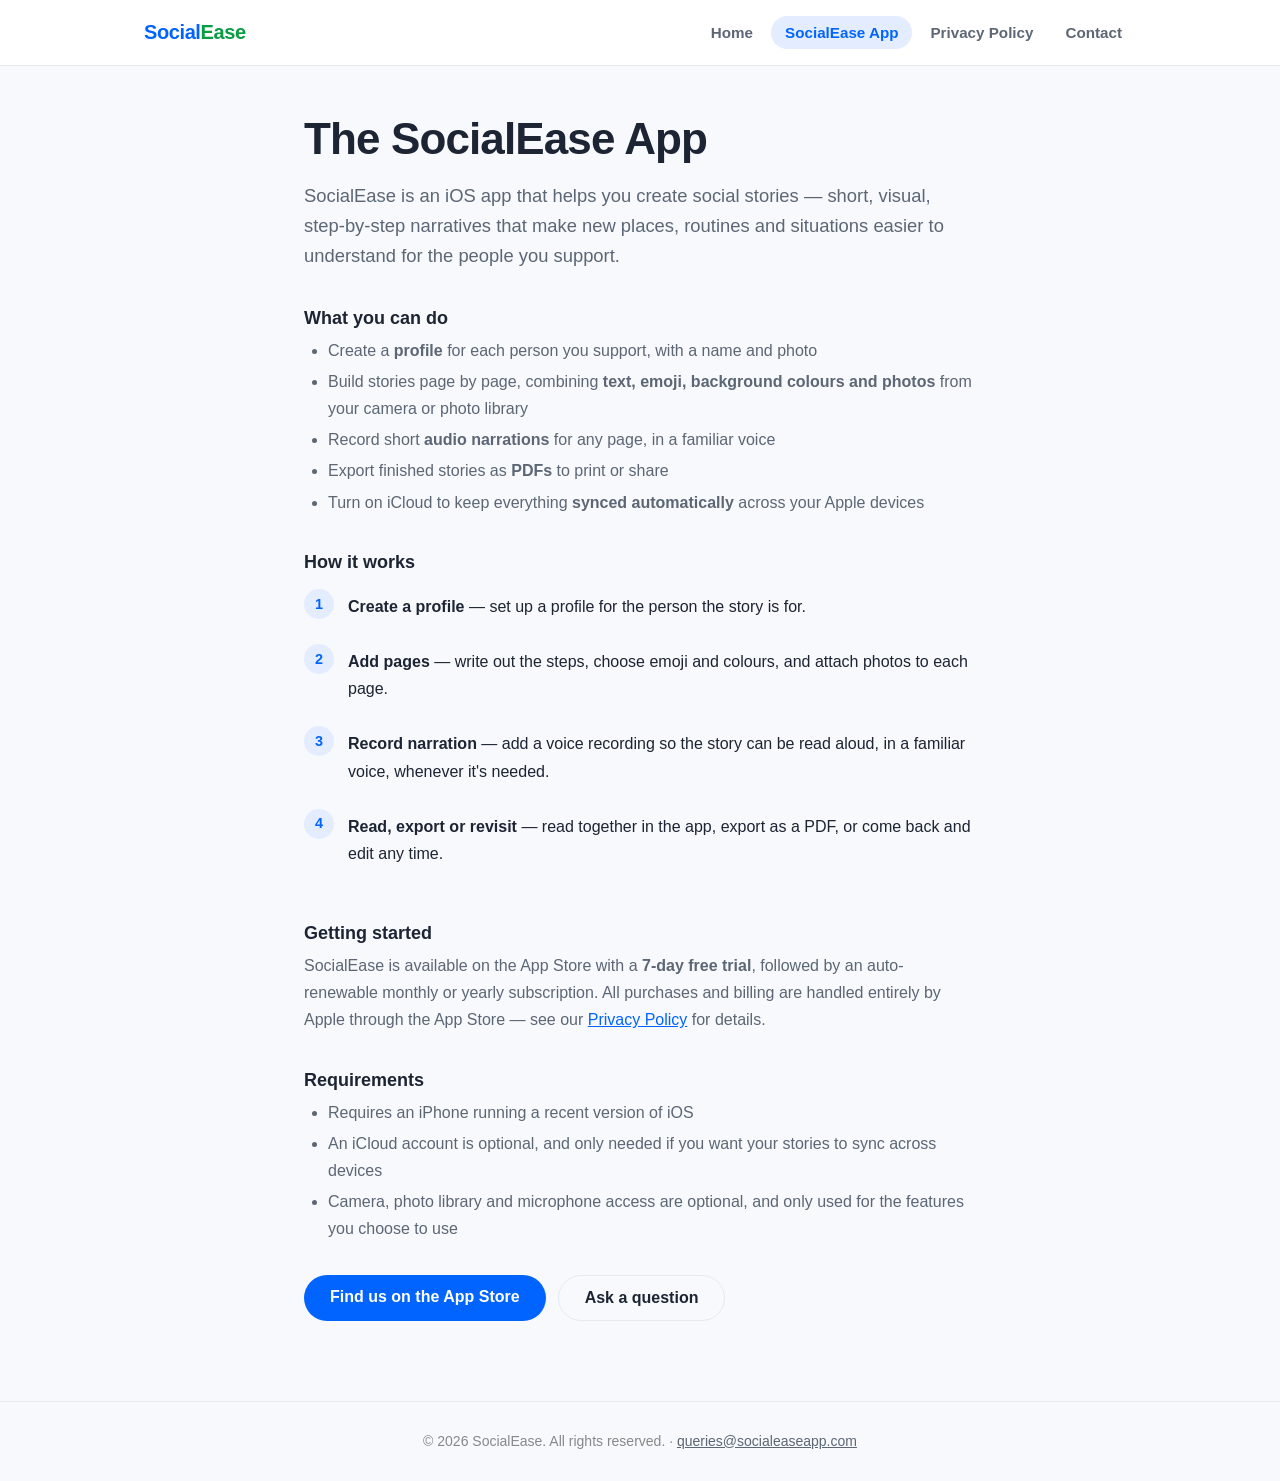
==== app.html @ 213ea488 "Build out full SocialEase site with Home, App, Privacy Policy, Contact pages Replaces the "coming so" ====
<!DOCTYPE html>
<html lang="en">
<head>
<meta charset="UTF-8">
<meta name="viewport" content="width=device-width, initial-scale=1.0">
<title>The SocialEase App</title>
<meta name="description" content="SocialEase is an iOS app for building personalised social stories — with photos, emoji, audio narration and iCloud sync. Free 7-day trial.">
<link rel="stylesheet" href="assets/style.css">
</head>
<body>

<header class="site-header">
  <div class="nav-wrap">
    <a href="index.html" class="logo"><span class="brand-blue">Social</span><span class="brand-green">Ease</span></a>
    <nav class="site-nav" aria-label="Primary">
      <a href="index.html">Home</a>
      <a href="app.html" aria-current="page">SocialEase App</a>
      <a href="privacy-policy.html">Privacy Policy</a>
      <a href="contact.html">Contact</a>
    </nav>
  </div>
</header>

<main>
  <div class="container">

    <h1>The SocialEase App</h1>
    <p class="lede">
      SocialEase is an iOS app that helps you create social stories — short, visual,
      step-by-step narratives that make new places, routines and situations easier to
      understand for the people you support.
    </p>

    <h2>What you can do</h2>
    <ul>
      <li>Create a <strong>profile</strong> for each person you support, with a name and photo</li>
      <li>Build stories page by page, combining <strong>text, emoji, background colours and
        photos</strong> from your camera or photo library</li>
      <li>Record short <strong>audio narrations</strong> for any page, in a familiar voice</li>
      <li>Export finished stories as <strong>PDFs</strong> to print or share</li>
      <li>Turn on iCloud to keep everything <strong>synced automatically</strong> across your
        Apple devices</li>
    </ul>

    <h2>How it works</h2>
    <ol class="steps">
      <li><strong>Create a profile</strong> — set up a profile for the person the story is for.</li>
      <li><strong>Add pages</strong> — write out the steps, choose emoji and colours, and attach
        photos to each page.</li>
      <li><strong>Record narration</strong> — add a voice recording so the story can be read
        aloud, in a familiar voice, whenever it's needed.</li>
      <li><strong>Read, export or revisit</strong> — read together in the app, export as a
        PDF, or come back and edit any time.</li>
    </ol>

    <h2>Getting started</h2>
    <p>
      SocialEase is available on the App Store with a <strong>7-day free trial</strong>,
      followed by an auto-renewable monthly or yearly subscription. All purchases and billing
      are handled entirely by Apple through the App Store — see our
      <a href="privacy-policy.html">Privacy Policy</a> for details.
    </p>

    <h2>Requirements</h2>
    <ul>
      <li>Requires an iPhone running a recent version of iOS</li>
      <li>An iCloud account is optional, and only needed if you want your stories to sync
        across devices</li>
      <li>Camera, photo library and microphone access are optional, and only used for the
        features you choose to use</li>
    </ul>

    <div class="btn-row" style="margin-top: 32px;">
      <a class="btn btn-primary" href="https://apps.apple.com/search?term=SocialEase" target="_blank" rel="noopener">Find us on the App Store</a>
      <a class="btn btn-secondary" href="contact.html">Ask a question</a>
    </div>

  </div>
</main>

<footer class="site-footer">
  <p>&copy; 2026 SocialEase. All rights reserved. &middot;
    <a href="mailto:queries@socialeaseapp.com">queries@socialeaseapp.com</a></p>
</footer>

</body>
</html>
---- assets/style.css ----
/* SocialEase site — shared styles */

:root {
  --ink: #1d2433;
  --soft: #5c6675;
  --paper: #f7f9fc;
  --bubble: #ffffff;
  --accentBlue: #0264fe;
  --accentGreen: #099d42;
  --accentBlue-soft: #e3edff;
  --border: #e5e9f0;
}

* { margin: 0; padding: 0; box-sizing: border-box; }

html, body { height: 100%; }

body {
  font-family: -apple-system, BlinkMacSystemFont, "Segoe UI", Roboto, Helvetica, Arial, sans-serif;
  background: var(--paper);
  color: var(--ink);
  display: flex;
  flex-direction: column;
  min-height: 100%;
}

a { color: var(--accentBlue); }

img { max-width: 100%; display: block; }

.brand-blue { color: var(--accentBlue); }
.brand-green { color: var(--accentGreen); }

/* Header / nav */
.site-header {
  background: var(--bubble);
  border-bottom: 1px solid var(--border);
  position: sticky;
  top: 0;
  z-index: 10;
}

.nav-wrap {
  max-width: 1040px;
  margin: 0 auto;
  padding: 16px 24px;
  display: flex;
  align-items: center;
  justify-content: space-between;
  flex-wrap: wrap;
  gap: 12px;
}

.logo {
  font-size: 1.25rem;
  font-weight: 800;
  letter-spacing: -0.02em;
  text-decoration: none;
  color: var(--ink);
}

.site-nav {
  display: flex;
  gap: 4px;
  flex-wrap: wrap;
}

.site-nav a {
  text-decoration: none;
  color: var(--soft);
  font-weight: 600;
  font-size: 0.95rem;
  padding: 8px 14px;
  border-radius: 999px;
  transition: background 0.2s ease, color 0.2s ease;
}

.site-nav a:hover {
  background: var(--accentBlue-soft);
  color: var(--accentBlue);
}

.site-nav a[aria-current="page"] {
  background: var(--accentBlue-soft);
  color: var(--accentBlue);
}

/* Main content */
main { flex: 1; }

.container {
  max-width: 720px;
  margin: 0 auto;
  padding: 48px 24px 80px;
}

.container-wide {
  max-width: 1040px;
  margin: 0 auto;
  padding: 48px 24px 80px;
}

h1 {
  font-size: clamp(2rem, 5vw, 2.75rem);
  font-weight: 800;
  letter-spacing: -0.02em;
  margin-bottom: 16px;
  line-height: 1.15;
}

h2 {
  font-size: 1.125rem;
  font-weight: 700;
  margin: 36px 0 8px;
  color: var(--ink);
}

h3 {
  font-size: 1.05rem;
  font-weight: 700;
  margin-bottom: 6px;
}

p, li {
  font-size: 1rem;
  line-height: 1.7;
  color: var(--soft);
}

.lede {
  font-size: 1.15rem;
  line-height: 1.65;
  color: var(--soft);
  max-width: 640px;
}

ul { padding-left: 1.5rem; margin: 8px 0; }
li { margin-bottom: 4px; }

hr {
  border: none;
  border-top: 1px solid var(--border);
  margin: 48px 0 0;
}

.meta {
  font-size: 0.875rem;
  color: #888;
  margin-bottom: 40px;
}

/* Buttons */
.btn {
  display: inline-block;
  text-decoration: none;
  font-weight: 600;
  padding: 13px 26px;
  border-radius: 999px;
  transition: background 0.2s ease, transform 0.2s ease, border-color 0.2s ease;
}

.btn-primary {
  background: var(--accentBlue);
  color: #fff;
}
.btn-primary:hover { background: #2f63d6; transform: translateY(-1px); }

.btn-secondary {
  background: transparent;
  color: var(--ink);
  border: 1.5px solid var(--border);
}
.btn-secondary:hover { border-color: var(--accentBlue); color: var(--accentBlue); }

.btn:focus-visible {
  outline: 3px solid var(--accentBlue);
  outline-offset: 3px;
}

.btn-row {
  display: flex;
  gap: 12px;
  flex-wrap: wrap;
  margin-top: 12px;
}

/* Hero */
.hero {
  text-align: center;
  padding: 64px 24px 40px;
  background-image:
    radial-gradient(circle at 15% 20%, var(--accentBlue-soft) 0%, transparent 35%),
    radial-gradient(circle at 85% 80%, var(--accentBlue-soft) 0%, transparent 35%);
}

.hero .btn-row { justify-content: center; }

.bubble {
  display: inline-flex;
  align-items: center;
  gap: 8px;
  background: var(--bubble);
  border-radius: 24px;
  padding: 18px 26px;
  box-shadow: 0 6px 24px rgba(29, 36, 51, 0.10);
  position: relative;
  margin-bottom: 32px;
}

.bubble::after {
  content: "";
  position: absolute;
  bottom: -8px;
  left: 28px;
  width: 18px;
  height: 18px;
  background: var(--bubble);
  border-radius: 0 0 4px 0;
  transform: rotate(45deg);
  box-shadow: 6px 6px 12px rgba(29, 36, 51, 0.04);
}

.dot {
  width: 10px;
  height: 10px;
  border-radius: 50%;
  background: var(--accentBlue);
  animation: blink 1.4s infinite both;
}
.dot:nth-child(2) { animation-delay: 0.2s; }
.dot:nth-child(3) { animation-delay: 0.4s; }

@keyframes blink {
  0%, 80%, 100% { opacity: 0.25; transform: translateY(0); }
  40% { opacity: 1; transform: translateY(-3px); }
}

@media (prefers-reduced-motion: reduce) {
  .dot { animation: none; opacity: 1; }
}

/* Cards / grid */
.grid {
  display: grid;
  grid-template-columns: repeat(auto-fit, minmax(220px, 1fr));
  gap: 20px;
  margin-top: 8px;
}

.card {
  background: var(--bubble);
  border: 1px solid var(--border);
  border-radius: 16px;
  padding: 24px;
}

.card .emoji {
  font-size: 1.75rem;
  margin-bottom: 10px;
  display: block;
}

.card p { margin: 0; font-size: 0.95rem; }

/* Steps */
.steps {
  list-style: none;
  padding: 0;
  margin: 16px 0 0;
  counter-reset: step;
}

.steps li {
  counter-increment: step;
  position: relative;
  padding: 4px 0 20px 44px;
  color: var(--ink);
}

.steps li::before {
  content: counter(step);
  position: absolute;
  left: 0;
  top: 0;
  width: 30px;
  height: 30px;
  border-radius: 50%;
  background: var(--accentBlue-soft);
  color: var(--accentBlue);
  font-weight: 700;
  display: flex;
  align-items: center;
  justify-content: center;
  font-size: 0.9rem;
}

.steps strong { color: var(--ink); }

/* Contact */
.contact-card {
  background: var(--bubble);
  border: 1px solid var(--border);
  border-radius: 16px;
  padding: 28px;
  margin-top: 24px;
}

.contact-card h3 { margin-bottom: 8px; }

/* Footer */
.site-footer {
  border-top: 1px solid var(--border);
  padding: 28px 24px;
  text-align: center;
}

.site-footer p {
  font-size: 0.875rem;
  color: #888;
}

.site-footer a { color: var(--soft); }
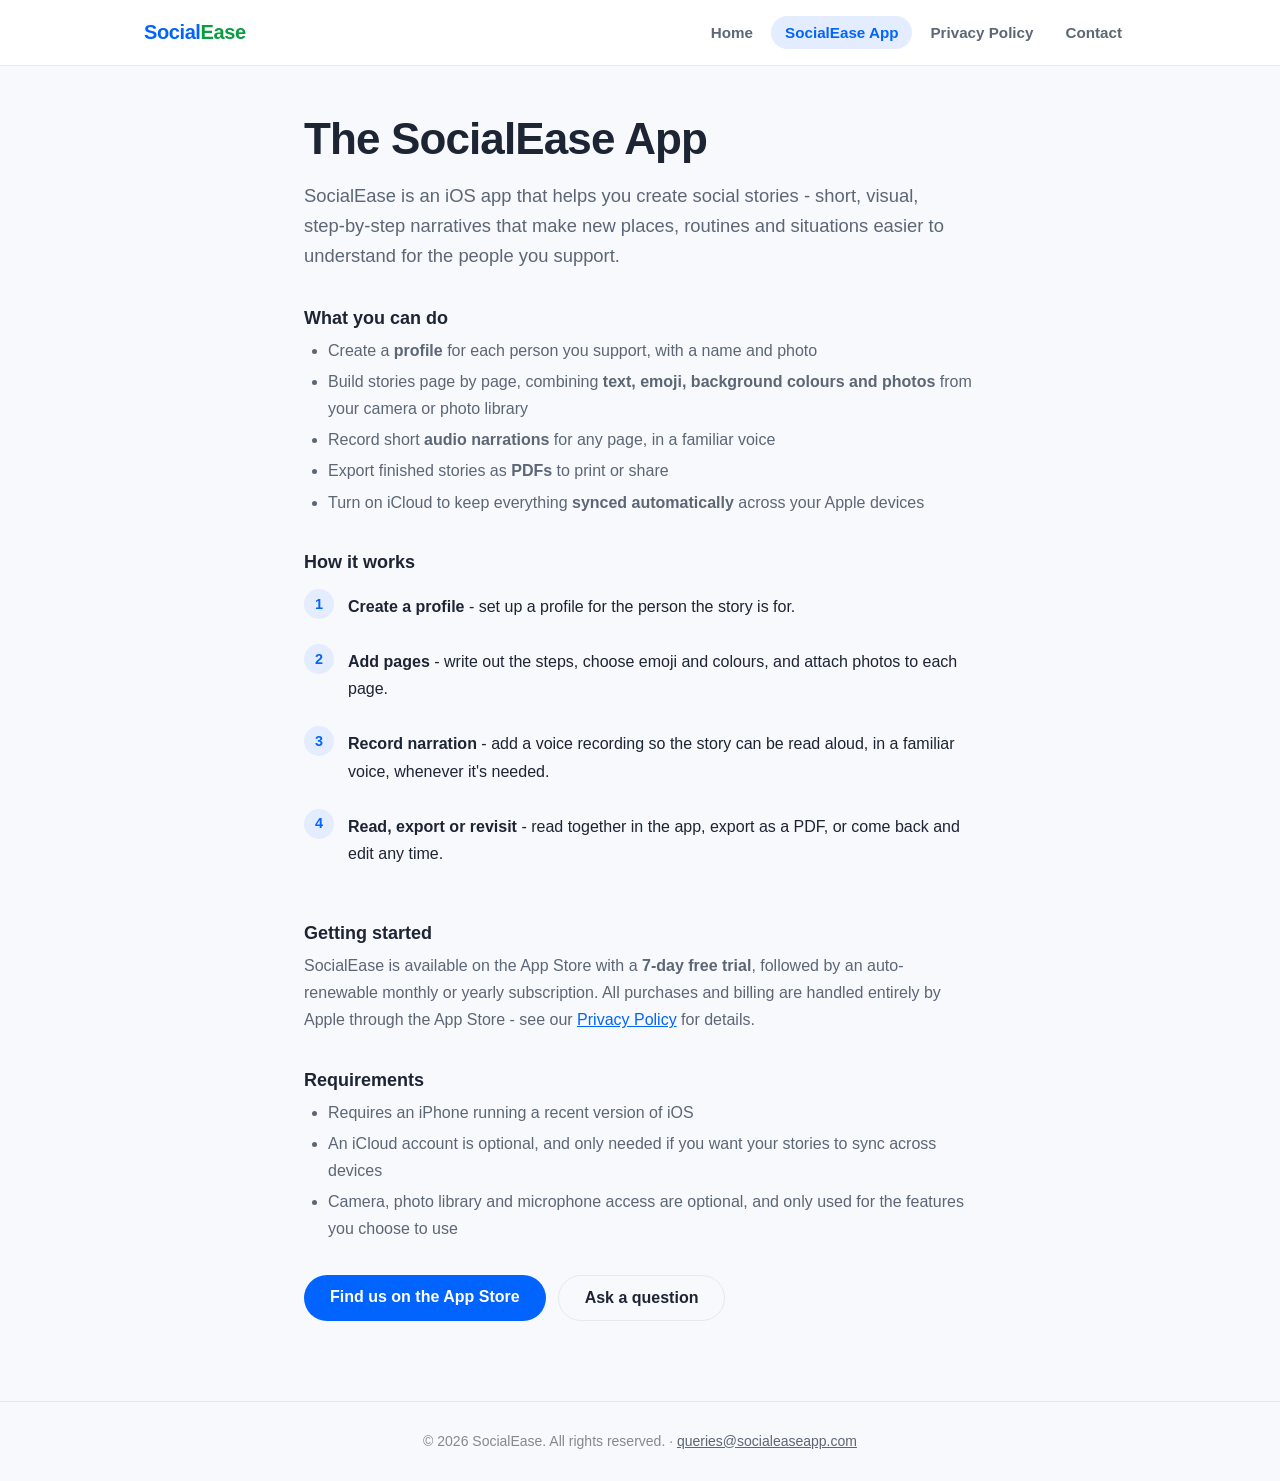
==== commit 5b1ccfb1: "Update app.html" ====
--- a/app.html
+++ b/app.html
@@ -4,7 +4,7 @@
 <meta charset="UTF-8">
 <meta name="viewport" content="width=device-width, initial-scale=1.0">
 <title>The SocialEase App</title>
-<meta name="description" content="SocialEase is an iOS app for building personalised social stories — with photos, emoji, audio narration and iCloud sync. Free 7-day trial.">
+<meta name="description" content="SocialEase is an iOS app for building personalised social stories - with photos, emoji, audio narration and iCloud sync. Free 7-day trial.">
 <link rel="stylesheet" href="assets/style.css">
 </head>
 <body>
@@ -26,7 +26,7 @@
 
     <h1>The SocialEase App</h1>
     <p class="lede">
-      SocialEase is an iOS app that helps you create social stories — short, visual,
+      SocialEase is an iOS app that helps you create social stories - short, visual,
       step-by-step narratives that make new places, routines and situations easier to
       understand for the people you support.
     </p>
@@ -44,12 +44,12 @@
 
     <h2>How it works</h2>
     <ol class="steps">
-      <li><strong>Create a profile</strong> — set up a profile for the person the story is for.</li>
-      <li><strong>Add pages</strong> — write out the steps, choose emoji and colours, and attach
+      <li><strong>Create a profile</strong> - set up a profile for the person the story is for.</li>
+      <li><strong>Add pages</strong> - write out the steps, choose emoji and colours, and attach
         photos to each page.</li>
-      <li><strong>Record narration</strong> — add a voice recording so the story can be read
+      <li><strong>Record narration</strong> - add a voice recording so the story can be read
         aloud, in a familiar voice, whenever it's needed.</li>
-      <li><strong>Read, export or revisit</strong> — read together in the app, export as a
+      <li><strong>Read, export or revisit</strong> - read together in the app, export as a
         PDF, or come back and edit any time.</li>
     </ol>
 
@@ -57,7 +57,7 @@
     <p>
       SocialEase is available on the App Store with a <strong>7-day free trial</strong>,
       followed by an auto-renewable monthly or yearly subscription. All purchases and billing
-      are handled entirely by Apple through the App Store — see our
+      are handled entirely by Apple through the App Store - see our
       <a href="privacy-policy.html">Privacy Policy</a> for details.
     </p>
 
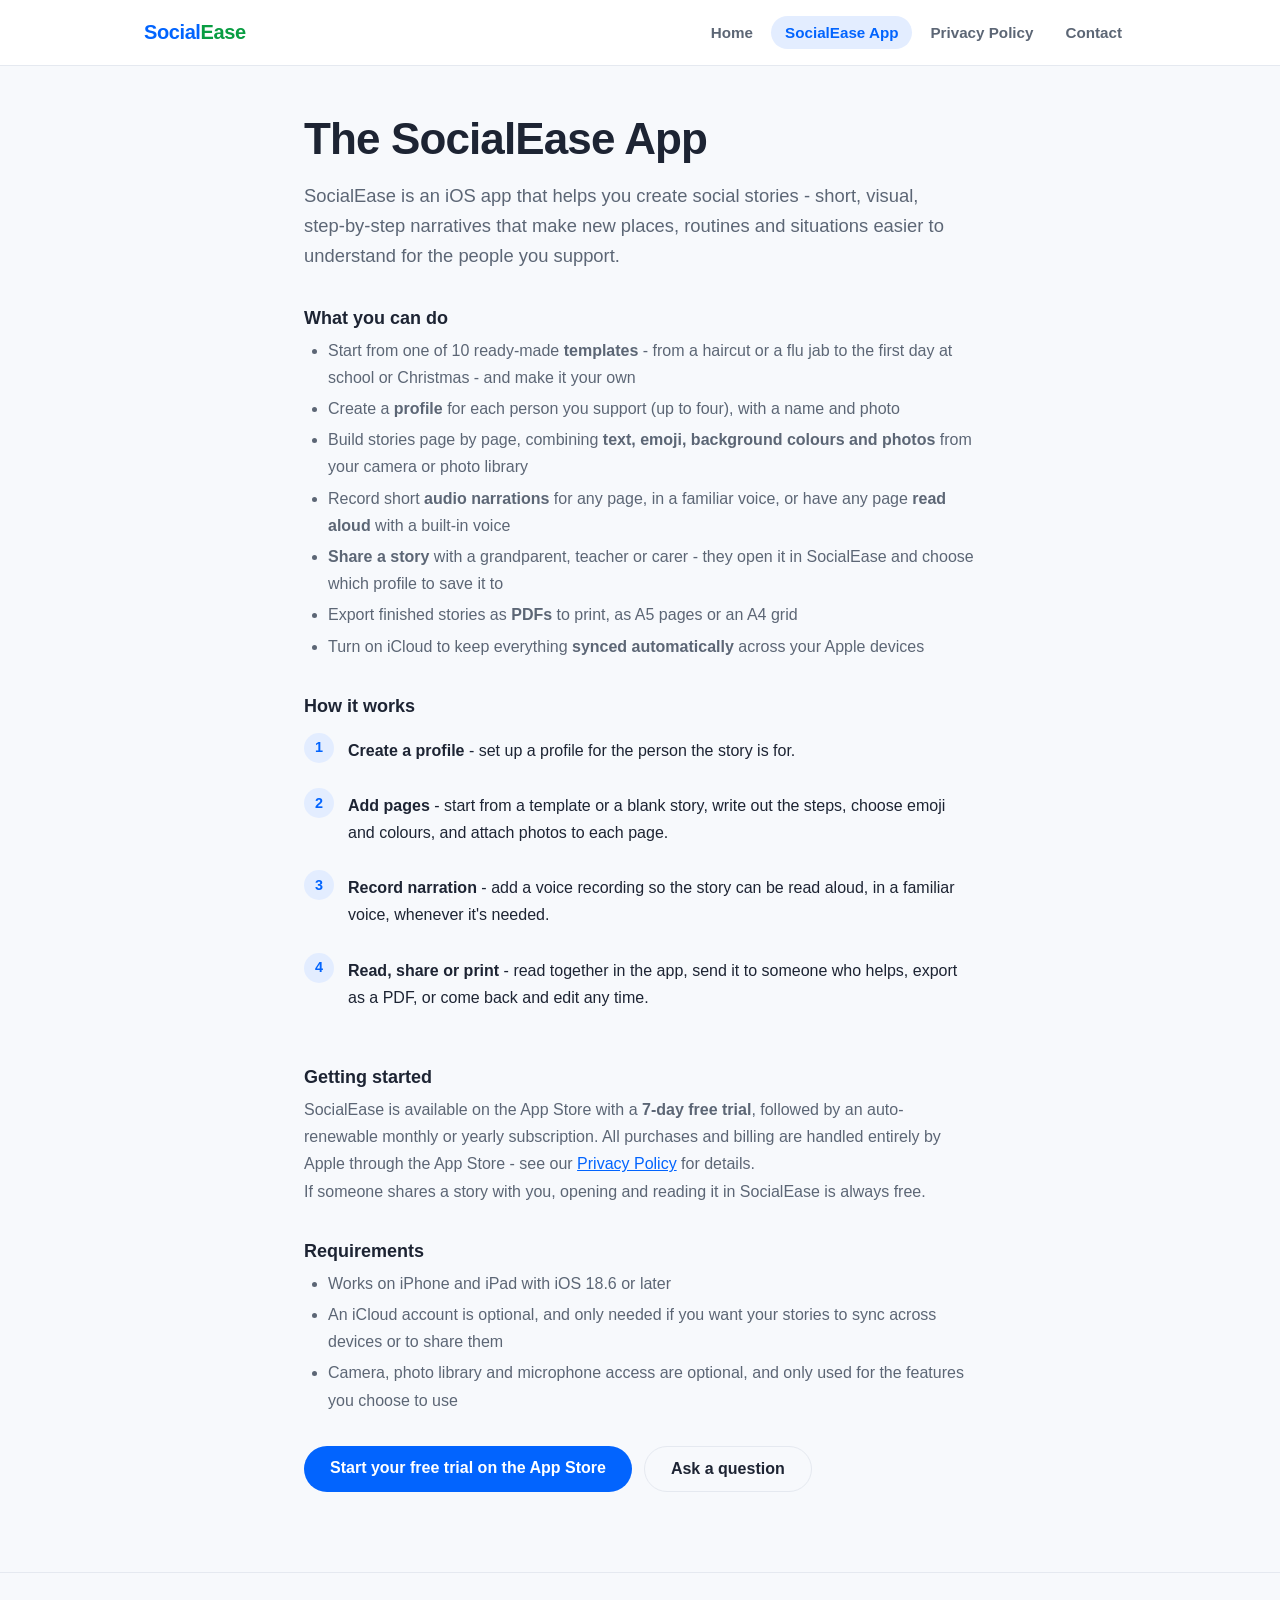
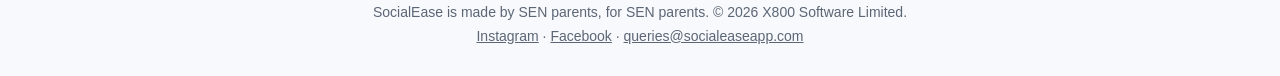
==== commit 5c35d1b9: "Update website copy from the channel audit - Privacy policy: replace the "no third parties" line, wh" ====
--- a/app.html
+++ b/app.html
@@ -4,8 +4,39 @@
 <meta charset="UTF-8">
 <meta name="viewport" content="width=device-width, initial-scale=1.0">
 <title>The SocialEase App</title>
-<meta name="description" content="SocialEase is an iOS app for building personalised social stories - with photos, emoji, audio narration and iCloud sync. Free 7-day trial.">
+<meta name="description" content="SocialEase is an iOS app for building personalised social stories with your own photos and voice, ready-made templates and easy sharing. On iPhone and iPad, with a free 7-day trial.">
+<link rel="canonical" href="https://www.socialeaseapp.com/app.html">
+<link rel="icon" type="image/png" href="assets/images/logo.png">
+<link rel="apple-touch-icon" href="assets/images/logo.png">
+
+<meta property="og:type" content="website">
+<meta property="og:site_name" content="SocialEase">
+<meta property="og:url" content="https://www.socialeaseapp.com/app.html">
+<meta property="og:title" content="The SocialEase App">
+<meta property="og:description" content="SocialEase is an iOS app for building personalised social stories with your own photos and voice, ready-made templates and easy sharing. On iPhone and iPad, with a free 7-day trial.">
+<meta property="og:image" content="https://www.socialeaseapp.com/assets/images/logo.png">
+<meta name="twitter:card" content="summary">
+<meta name="twitter:title" content="The SocialEase App">
+<meta name="twitter:description" content="SocialEase is an iOS app for building personalised social stories with your own photos and voice, ready-made templates and easy sharing. On iPhone and iPad, with a free 7-day trial.">
+<meta name="twitter:image" content="https://www.socialeaseapp.com/assets/images/logo.png">
+
 <link rel="stylesheet" href="assets/style.css">
+<script type="application/ld+json">
+{
+  "@context": "https://schema.org",
+  "@type": "EducationalApplication",
+  "name": "SocialEase",
+  "operatingSystem": "iOS",
+  "applicationCategory": "EducationalApplication",
+  "description": "SocialEase is an iOS app for building personalised social stories with your own photos and voice, ready-made templates and easy sharing.",
+  "url": "https://apps.apple.com/app/id6796062842",
+  "image": "https://www.socialeaseapp.com/assets/images/logo.png",
+  "publisher": {
+    "@type": "Organization",
+    "name": "X800 Software Limited"
+  }
+}
+</script>
 </head>
 <body>
 
@@ -33,11 +64,16 @@
 
     <h2>What you can do</h2>
     <ul>
-      <li>Create a <strong>profile</strong> for each person you support, with a name and photo</li>
+      <li>Start from one of 10 ready-made <strong>templates</strong> - from a haircut or a flu jab to
+        the first day at school or Christmas - and make it your own</li>
+      <li>Create a <strong>profile</strong> for each person you support (up to four), with a name and photo</li>
       <li>Build stories page by page, combining <strong>text, emoji, background colours and
         photos</strong> from your camera or photo library</li>
-      <li>Record short <strong>audio narrations</strong> for any page, in a familiar voice</li>
-      <li>Export finished stories as <strong>PDFs</strong> to print or share</li>
+      <li>Record short <strong>audio narrations</strong> for any page, in a familiar voice, or have
+        any page <strong>read aloud</strong> with a built-in voice</li>
+      <li><strong>Share a story</strong> with a grandparent, teacher or carer - they open it in
+        SocialEase and choose which profile to save it to</li>
+      <li>Export finished stories as <strong>PDFs</strong> to print, as A5 pages or an A4 grid</li>
       <li>Turn on iCloud to keep everything <strong>synced automatically</strong> across your
         Apple devices</li>
     </ul>
@@ -45,12 +81,12 @@
     <h2>How it works</h2>
     <ol class="steps">
       <li><strong>Create a profile</strong> - set up a profile for the person the story is for.</li>
-      <li><strong>Add pages</strong> - write out the steps, choose emoji and colours, and attach
-        photos to each page.</li>
+      <li><strong>Add pages</strong> - start from a template or a blank story, write out the steps,
+        choose emoji and colours, and attach photos to each page.</li>
       <li><strong>Record narration</strong> - add a voice recording so the story can be read
         aloud, in a familiar voice, whenever it's needed.</li>
-      <li><strong>Read, export or revisit</strong> - read together in the app, export as a
-        PDF, or come back and edit any time.</li>
+      <li><strong>Read, share or print</strong> - read together in the app, send it to someone
+        who helps, export as a PDF, or come back and edit any time.</li>
     </ol>
 
     <h2>Getting started</h2>
@@ -60,18 +96,21 @@
       are handled entirely by Apple through the App Store - see our
       <a href="privacy-policy.html">Privacy Policy</a> for details.
     </p>
+    <p>
+      If someone shares a story with you, opening and reading it in SocialEase is always free.
+    </p>
 
     <h2>Requirements</h2>
     <ul>
-      <li>Requires an iPhone running a recent version of iOS</li>
+      <li>Works on iPhone and iPad with iOS 18.6 or later</li>
       <li>An iCloud account is optional, and only needed if you want your stories to sync
-        across devices</li>
+        across devices or to share them</li>
       <li>Camera, photo library and microphone access are optional, and only used for the
         features you choose to use</li>
     </ul>
 
     <div class="btn-row" style="margin-top: 32px;">
-      <a class="btn btn-primary" href="https://apps.apple.com/search?term=SocialEase" target="_blank" rel="noopener">Find us on the App Store</a>
+      <a class="btn btn-primary" href="https://apps.apple.com/app/id6796062842" target="_blank" rel="noopener">Start your free trial on the App Store</a>
       <a class="btn btn-secondary" href="contact.html">Ask a question</a>
     </div>
 
@@ -79,9 +118,11 @@
 </main>
 
 <footer class="site-footer">
-  <p>&copy; 2026 SocialEase. All rights reserved. &middot;
+  <p>SocialEase is made by SEN parents, for SEN parents. &copy; 2026 X800 Software Limited.</p>
+  <p><a href="https://www.instagram.com/thesocialeaseapp/" target="_blank" rel="noopener">Instagram</a> &middot;
+    <a href="https://www.facebook.com/profile.php?id=61594146358445" target="_blank" rel="noopener">Facebook</a> &middot;
     <a href="mailto:queries@socialeaseapp.com">queries@socialeaseapp.com</a></p>
 </footer>
-
+<!-- Cloudflare Web Analytics --><script type='module' src='https://static.cloudflareinsights.com/beacon.min.js' data-cf-beacon='{"token": "63b7ed3a730e44bbb28a7862c5474db4"}'></script><!-- End Cloudflare Web Analytics -->
 </body>
 </html>
--- a/assets/style.css
+++ b/assets/style.css
@@ -145,7 +145,7 @@
 
 .meta {
   font-size: 0.875rem;
-  color: #888;
+  color: var(--soft);
   margin-bottom: 40px;
 }
 
@@ -195,48 +195,12 @@
 
 .hero .btn-row { justify-content: center; }
 
-.bubble {
-  display: inline-flex;
-  align-items: center;
-  gap: 8px;
-  background: var(--bubble);
-  border-radius: 24px;
-  padding: 18px 26px;
+.hero-logo {
+  width: 120px;
+  height: 120px;
+  border-radius: 28px;
   box-shadow: 0 6px 24px rgba(29, 36, 51, 0.10);
-  position: relative;
-  margin-bottom: 32px;
-}
-
-.bubble::after {
-  content: "";
-  position: absolute;
-  bottom: -8px;
-  left: 28px;
-  width: 18px;
-  height: 18px;
-  background: var(--bubble);
-  border-radius: 0 0 4px 0;
-  transform: rotate(45deg);
-  box-shadow: 6px 6px 12px rgba(29, 36, 51, 0.04);
-}
-
-.dot {
-  width: 10px;
-  height: 10px;
-  border-radius: 50%;
-  background: var(--accentBlue);
-  animation: blink 1.4s infinite both;
-}
-.dot:nth-child(2) { animation-delay: 0.2s; }
-.dot:nth-child(3) { animation-delay: 0.4s; }
-
-@keyframes blink {
-  0%, 80%, 100% { opacity: 0.25; transform: translateY(0); }
-  40% { opacity: 1; transform: translateY(-3px); }
-}
-
-@media (prefers-reduced-motion: reduce) {
-  .dot { animation: none; opacity: 1; }
+  margin: 0 auto 32px;
 }
 
 /* Cards / grid */
@@ -316,7 +280,7 @@
 
 .site-footer p {
   font-size: 0.875rem;
-  color: #888;
+  color: var(--soft);
 }
 
 .site-footer a { color: var(--soft); }
